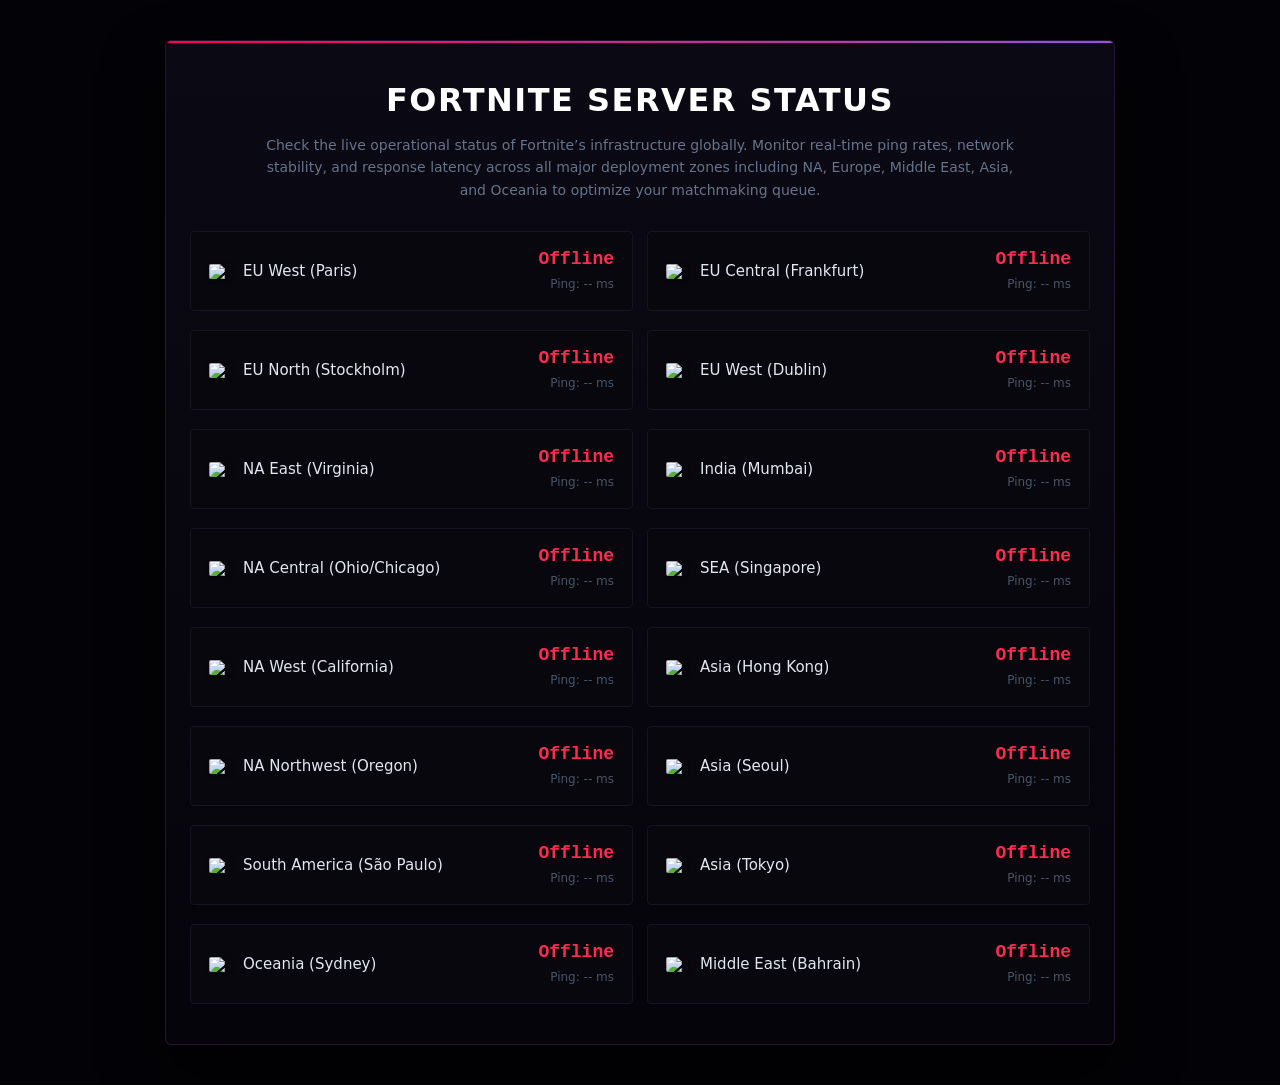
==== index.html @ 8f2c34bc "Add files via upload" ====
<!DOCTYPE html>
<html lang="ar" dir="ltr">
<head>
    <meta charset="UTF-8">
    <link rel="stylesheet" href="style.css">
    <meta name="viewport" content="width=device-width, initial-scale=1.0">
    <title>Fortnite Server Status - Live</title>
    
    <link rel="icon" type="image/png" href="https://raw.githubusercontent.com/Yatothedeveloper/Fortnite-Ping/main/image.jpg">
</head>
<body>
    <div class="fortnite-status" aria-label="Fortnite Server Status Online" id="component">
    
    <h2>Fortnite Server Status</h2>
    
    <p class="intro-text">
        Check the live operational status of Fortnite’s infrastructure globally. Monitor real-time ping rates, network stability, and response latency across all major deployment zones including NA, Europe, Middle East, Asia, and Oceania to optimize your matchmaking queue.
    </p>
    
    <ul class="ping-list" aria-live="polite">
        
        <!-- EU West (Paris) -->
        <li class="server best-server" data-address="dynamodb.eu-west-3.amazonaws.com">
            <div class="name">
                <img decoding="async" src="https://flagcdn.com/w20/fr.png" alt="France">
                EU West (Paris)
            </div>
            <div class="metrics">
                <span class="server-status status-online">Online</span>
                <small class="ping-time">Ping: 75 ms</small>
                <small class="stability-label ping-green">Avg: 65ms · Jitter: 18ms</small>
            </div>
        </li>

        <!-- EU Central (Frankfurt) -->
        <li class="server" data-address="dynamodb.eu-central-1.amazonaws.com">
            <div class="name">
                <img decoding="async" src="https://flagcdn.com/w20/de.png" alt="Germany">
                EU Central (Frankfurt)
            </div>
            <div class="metrics">
                <span class="server-status status-online">Online</span>
                <small class="ping-time">Ping: 84 ms</small>
                <small class="stability-label ping-green">Avg: 68ms · Jitter: 8ms</small>
            </div>
        </li>

        <!-- EU North (Stockholm) -->
        <li class="server" data-address="dynamodb.eu-north-1.amazonaws.com">
            <div class="name">
                <img decoding="async" src="https://flagcdn.com/w20/se.png" alt="Sweden">
                EU North (Stockholm)
            </div>
            <div class="metrics">
                <span class="server-status status-online">Online</span>
                <small class="ping-time">Ping: 102 ms</small>
                <small class="stability-label ping-green">Avg: 92ms · Jitter: 18ms</small>
            </div>
        </li>

        <!-- EU West (Dublin) -->
        <li class="server" data-address="dynamodb.eu-west-1.amazonaws.com">
            <div class="name">
                <img decoding="async" src="https://flagcdn.com/w20/ie.png" alt="Ireland">
                EU West (Dublin)
            </div>
            <div class="metrics">
                <span class="server-status status-online">Online</span>
                <small class="ping-time">Ping: 103 ms</small>
                <small class="stability-label ping-green">Avg: 87ms · Jitter: 8ms</small>
            </div>
        </li>

        <!-- NA East (Virginia) -->
        <li class="server" data-address="dynamodb.us-east-1.amazonaws.com">
            <div class="name">
                <img decoding="async" src="https://flagcdn.com/w20/us.png" alt="USA">
                NA East (Virginia)
            </div>
            <div class="metrics">
                <span class="server-status status-online">Online</span>
                <small class="ping-time">Ping: 159 ms</small>
                <small class="stability-label ping-yellow">Avg: 143ms · Jitter: 9ms</small>
            </div>
        </li>

        <!-- India (Mumbai) -->
        <li class="server" data-address="dynamodb.ap-south-1.amazonaws.com">
            <div class="name">
                <img decoding="async" src="https://flagcdn.com/w20/in.png" alt="India">
                India (Mumbai)
            </div>
            <div class="metrics">
                <span class="server-status status-online">Online</span>
                <small class="ping-time">Ping: 160 ms</small>
                <small class="stability-label ping-yellow">Avg: 144ms · Jitter: 8ms</small>
            </div>
        </li>

        <!-- NA Central (Ohio/Chicago) -->
        <li class="server" data-address="dynamodb.us-east-2.amazonaws.com">
            <div class="name">
                <img decoding="async" src="https://flagcdn.com/w20/us.png" alt="USA">
                NA Central (Ohio/Chicago)
            </div>
            <div class="metrics">
                <span class="server-status status-online">Online</span>
                <small class="ping-time">Ping: 166 ms</small>
                <small class="stability-label ping-yellow">Avg: 152ms · Jitter: 9ms</small>
            </div>
        </li>

        <!-- SEA (Singapore) -->
        <li class="server" data-address="dynamodb.ap-southeast-1.amazonaws.com">
            <div class="name">
                <img decoding="async" src="https://flagcdn.com/w20/sg.png" alt="Singapore">
                SEA (Singapore)
            </div>
            <div class="metrics">
                <span class="server-status status-online">Online</span>
                <small class="ping-time">Ping: 202 ms</small>
                <small class="stability-label ping-yellow">Avg: 193ms · Jitter: 10ms</small>
            </div>
        </li>

        <!-- NA West (California) -->
        <li class="server" data-address="dynamodb.us-west-1.amazonaws.com">
            <div class="name">
                <img decoding="async" src="https://flagcdn.com/w20/us.png" alt="USA">
                NA West (California)
            </div>
            <div class="metrics">
                <span class="server-status status-online">Online</span>
                <small class="ping-time">Ping: 216 ms</small>
                <small class="stability-label ping-orange">Avg: 209ms · Jitter: 11ms</small>
            </div>
        </li>

        <!-- Asia (Hong Kong) -->
        <li class="server" data-address="dynamodb.ap-east-1.amazonaws.com">
            <div class="name">
                <img decoding="async" src="https://flagcdn.com/w20/hk.png" alt="Hong Kong">
                Asia (Hong Kong)
            </div>
            <div class="metrics">
                <span class="server-status status-online">Online</span>
                <small class="ping-time">Ping: 228 ms</small>
                <small class="stability-label ping-orange">Avg: 225ms · Jitter: 24ms</small>
            </div>
        </li>

        <!-- NA Northwest (Oregon) -->
        <li class="server" data-address="dynamodb.us-west-2.amazonaws.com">
            <div class="name">
                <img decoding="async" src="https://flagcdn.com/w20/us.png" alt="USA">
                NA Northwest (Oregon)
            </div>
            <div class="metrics">
                <span class="server-status status-online">Online</span>
                <small class="ping-time">Ping: 228 ms</small>
                <small class="stability-label ping-orange">Avg: 216ms · Jitter: 13ms</small>
            </div>
        </li>

        <!-- Asia (Seoul) -->
        <li class="server" data-address="dynamodb.ap-northeast-2.amazonaws.com">
            <div class="name">
                <img decoding="async" src="https://flagcdn.com/w20/kr.png" alt="Korea">
                Asia (Seoul)
            </div>
            <div class="metrics">
                <span class="server-status status-online">Online</span>
                <small class="ping-time">Ping: 264 ms</small>
                <small class="stability-label ping-orange">Avg: 260ms · Jitter: 12ms</small>
            </div>
        </li>

        <!-- South America (São Paulo) -->
        <li class="server" data-address="dynamodb.sa-east-1.amazonaws.com">
            <div class="name">
                <img decoding="async" src="https://flagcdn.com/w20/br.png" alt="Brazil">
                South America (São Paulo)
            </div>
            <div class="metrics">
                <span class="server-status status-online">Online</span>
                <small class="ping-time">Ping: 265 ms</small>
                <small class="stability-label ping-orange">Avg: 266ms · Jitter: 25ms</small>
            </div>
        </li>

        <!-- Asia (Tokyo) -->
        <li class="server" data-address="dynamodb.ap-northeast-1.amazonaws.com">
            <div class="name">
                <img decoding="async" src="https://flagcdn.com/w20/jp.png" alt="Japan">
                Asia (Tokyo)
            </div>
            <div class="metrics">
                <span class="server-status status-online">Online</span>
                <small class="ping-time">Ping: 274 ms</small>
                <small class="stability-label ping-orange">Avg: 270ms · Jitter: 15ms</small>
            </div>
        </li>

        <!-- Oceania (Sydney) -->
        <li class="server" data-address="dynamodb.ap-southeast-2.amazonaws.com">
            <div class="name">
                <img decoding="async" src="https://flagcdn.com/w20/au.png" alt="Australia">
                Oceania (Sydney)
            </div>
            <div class="metrics">
                <span class="server-status status-online">Online</span>
                <small class="ping-time">Ping: 301 ms</small>
                <small class="stability-label ping-orange">Avg: 301ms · Jitter: 16ms</small>
            </div>
        </li>

        <!-- Middle East (Bahrain) -->
        <li class="server" data-address="dynamodb.me-south-1.amazonaws.com">
            <div class="name">
                <img decoding="async" src="https://flagcdn.com/w20/bh.png" alt="Bahrain">
                Middle East (Bahrain)
            </div>
            <div class="metrics">
                <span class="server-status status-offline">Offline</span>
                <small class="ping-time">Ping: -- ms</small>
                <small class="stability-label"></small>
            </div>
        </li>

    </ul>
</div>

<script src="script.js"></script>
    

</body>
</html>
---- style.css ----
@layer inherited {
  #component {
    --mow-top-0: 0.00001px;
    color: var(--mow-bc);
    letter-spacing: 0;
    line-height: 1.5;
    --bff: 'Inter', system-ui, sans-serif; /* خط ناعم واحترافي */
    --hff: 'Inter', system-ui, sans-serif;
    --mow-bc: #94a3b8;
    --mow-hc: #ffffff;
    --mow-bbc: #07070c;
    font-family: var(--bff);
    font-size: 18px;
    font-style: normal;
    font-weight: 400;
    
    /* باليتة الألوان الجديدة كلياً: ثيم البنفسجي المظلم والقرمزي المشع */
    --err: #ff2a51;      /* أحمر قرمزي */
    --mid: #ff7f11;      /* برتقالي وورنينج */
    --warn: #ffcc00;     /* أصفر صريح */
    --ok: #00ffaa;       /* أخضر فسفوري ميتاليك للسرعات العالية */
    --ring: #ff0055;     /* توهج قرمزي جانبي */
    --brand: #9d4edd;    /* بنفسجي فخم (Epic Drop Theme) */
    --muted: #475569;
    --text: #f1f5f9;
    --border: #241432;   /* حدود بنفسجية داكنة جداً */
    --bg2: #0d0b14;
    --bg: #040307;       /* خلفية غامقة مائلة للأسود البنفسجي */
  }
  body {
    background-color: #030206 !important; /* خلفية أعمق تكسر اللون الكحلي أو الأسود التقليدي */
    margin: 0;
    padding: 0;
  }
}

ul {
  box-sizing: border-box;
  list-style: none;
}
img {
  max-width: 100%;
}
div, h2, p, ul, li, span, small, body, html {
  vertical-align: baseline;
  background: 0 0;
  border: 0;
  outline: 0;
  margin: 0;
  padding: 0;
}
ul li {
  margin-bottom: 5px;
}
img {
  vertical-align: middle;
  height: auto;
}
h2 {
  color: #ffffff;
  margin-bottom: 20px;
  font-weight: 800;
}
p {
  letter-spacing: 0.3px;
}
ul {
  margin: 30px;
}
:focus {
  outline-style: none;
  outline-color: #0000;
}
h2, #component p {
  margin-bottom: 30px;
}
#component p {
  letter-spacing: 0;
}
:after, :before, * {
  box-sizing: border-box;
  margin: 0;
  padding: 0;
}
p {
  margin-bottom: 20px;
}

/* --- إعادة بناء الهوية البصرية لعدم التقليد --- */

.fortnite-status {
  color: var(--text);
  /* تدرج بنفسجي مظلم وناعم جداً يشبه شاشات الألعاب البريميوم */
  background: linear-gradient(180deg, #0b0914 0%, #05040a 100%);
  border: 1px solid var(--border);
  border-radius: 6px; /* حواف متناسقة حادة وهجومية */
  max-width: 950px;
  margin: 40px auto;
  padding: 35px 24px;
  box-shadow: 0 30px 60px rgba(0, 0, 0, 0.8);
  position: relative;
  overflow: hidden;
}

/* خط نيون قرمزي في الأعلى مختلف عن باليتة الزرقاء القديمة */
.fortnite-status::before {
  content: '';
  position: absolute;
  top: 0;
  left: 0;
  width: 100%;
  height: 2px;
  background: linear-gradient(90deg, #ff0055, var(--brand));
}

.fortnite-status h2 {
  text-align: center;
  color: #ffffff;
  text-transform: uppercase;
  letter-spacing: 1.5px;
  margin: 0 0 10px;
  font-size: clamp(24px, 4vw, 32px);
}

.intro-text {
  text-align: center;
  max-width: 750px;
  color: #64748b;
  margin: 0 auto 30px;
  font-size: clamp(13px, 2vw, 14px);
  line-height: 1.6;
}

.ping-list {
  grid-template-columns: repeat(12, 1fr);
  gap: 14px;
  margin: 0;
  padding: 0;
  display: grid;
}

.server {
  border: 1px solid #161420;
  background: #08070d;
  border-radius: 4px;
  grid-column: span 6;
  justify-content: space-between;
  align-items: center;
  padding: 14px 18px;
  transition: all 0.2s cubic-bezier(0.25, 0.46, 0.45, 0.94);
  display: flex;
}

/* تأثير بريميوم مختلف: إضاءة الحدود بالبنفسجي النيون وتغيير خفيف للون الخلفية */
.server:hover {
  border-color: var(--brand);
  background: #110e1a;
  box-shadow: 0 0 15px rgba(157, 78, 221, 0.15);
}

.name {
  align-items: center;
  gap: 12px;
  font-weight: 500;
  font-size: 15px;
  color: #e2e8f0;
  display: flex;
}

.name img {
  border-radius: 2px;
  width: 22px;
  height: 15px;
  box-shadow: 0 1px 3px rgba(0,0,0,0.5);
}

.metrics {
  flex-direction: column;
  align-items: flex-end;
  display: flex;
}

.server-status {
  margin-bottom: 2px;
  font-size: 18px;
  font-weight: 700;
  font-family: 'Courier New', Courier, monospace; /* خط العدادات الرقمية للأرقام */
}

.status-online { color: var(--ok); }
.status-offline { color: var(--err); }
.ping-time { color: #475569; font-size: 12px; }
.stability-label { color: #334155; margin-top: 3px; font-size: 11px; text-transform: uppercase; letter-spacing: 0.5px; }

/* توهج فسفوري مميز مخصص لموقعك فقط */
.ping-green { color: var(--ok); text-shadow: 0 0 8px rgba(0, 255, 170, 0.25); }
.ping-yellow { color: var(--warn); text-shadow: 0 0 8px rgba(255, 204, 0, 0.2); }
.ping-orange { color: var(--mid); text-shadow: 0 0 8px rgba(255, 127, 17, 0.2); }

/* تمييز السيرفر الأفضل (الشرق الأوسط) بلون فسفوري صريح بدون تدرجات معقدة */
.best-server {
  border: 1px solid var(--ok) !important;
  background: rgba(0, 255, 170, 0.02) !important;
}

@media (width<=900px) {
  .server {
    grid-column: span 12;
  }
}

@media (width<=600px) {
  .fortnite-status {
    padding: 24px 16px;
    margin: 14px;
  }
  .server {
    flex-direction: row;
    justify-content: space-between;
    align-items: center;
  }
  .metrics {
    align-items: flex-end;
  }
  .server-status {
    font-size: 17px;
  }
}
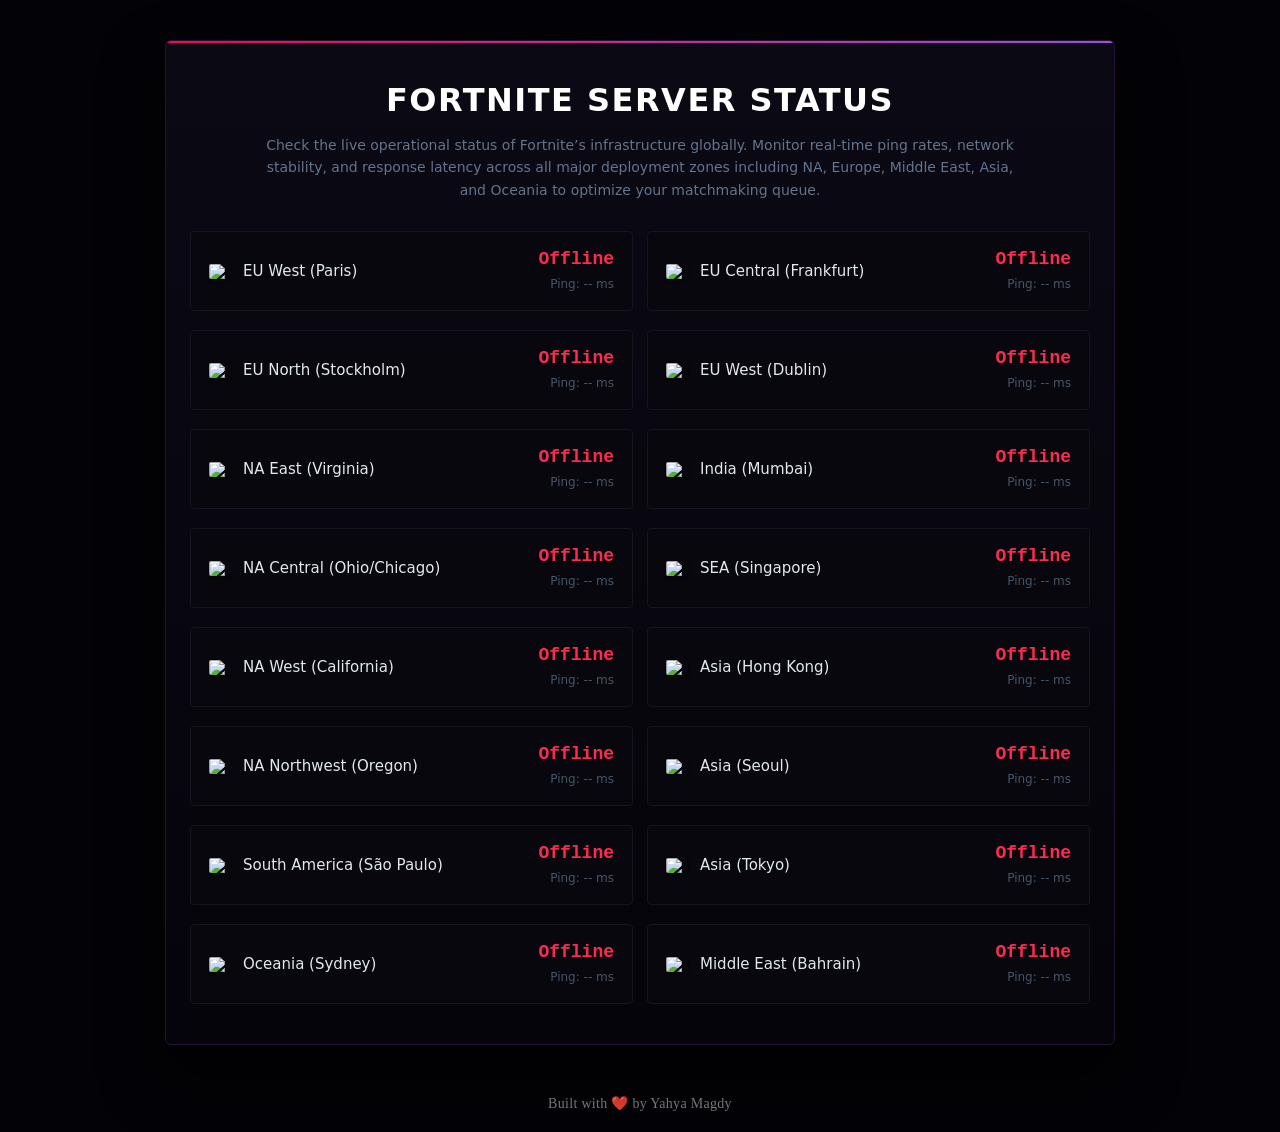
==== commit ac741718: "Add files via upload" ====
--- a/index.html
+++ b/index.html
@@ -6,7 +6,7 @@
     <meta name="viewport" content="width=device-width, initial-scale=1.0">
     <title>Fortnite Server Status - Live</title>
     
-    <link rel="icon" type="image/png" href="https://raw.githubusercontent.com/Yatothedeveloper/Fortnite-Ping/main/image.jpg">
+    <link rel="icon" type="image/png" href="https://i.ibb.co/JRxsQZ9S/91248257-128a-4c4d-ada5-702ef92ad590.png" crossorigin="anonymous">
 </head>
 <body>
     <div class="fortnite-status" aria-label="Fortnite Server Status Online" id="component">
@@ -230,6 +230,10 @@
     </ul>
 </div>
 
+<footer style="text-align: center; margin-top: 50px; color: #888; font-size: 14px;">
+    <p>Built with ❤️ by Yahya Magdy</p>
+</footer>
+
 <script src="script.js"></script>
     
 
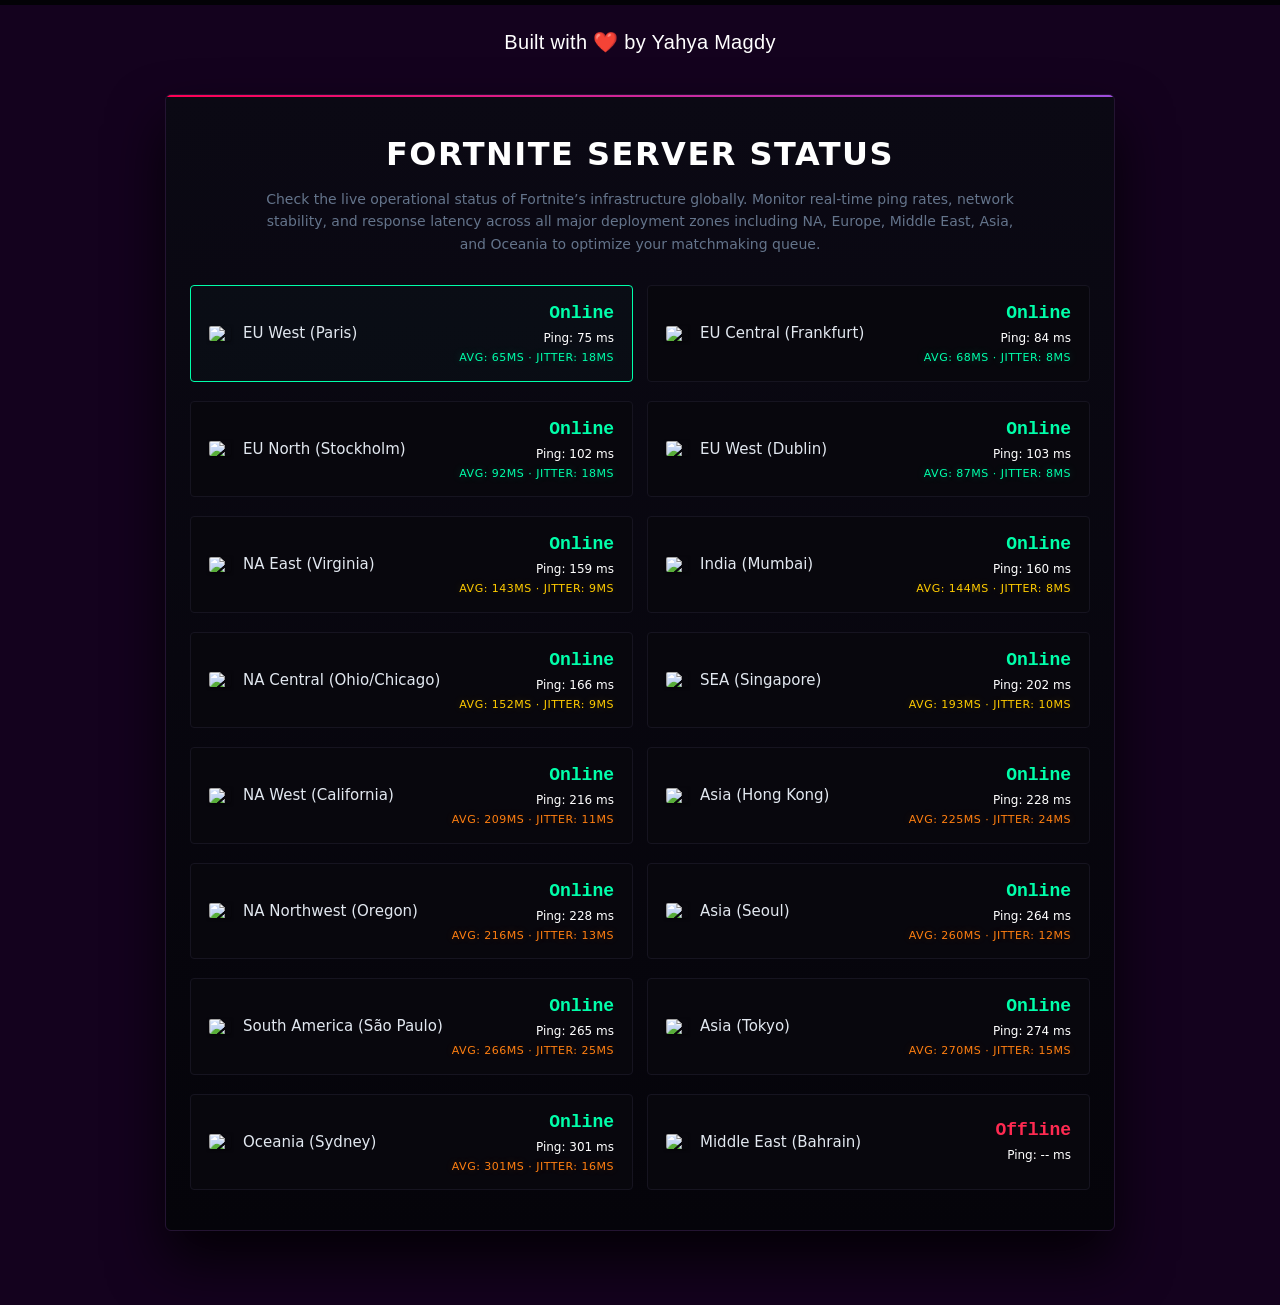
==== commit df3e51a3: "Add files via upload" ====
--- a/index.html
+++ b/index.html
@@ -9,8 +9,10 @@
     <link rel="icon" type="image/png" href="https://i.ibb.co/JRxsQZ9S/91248257-128a-4c4d-ada5-702ef92ad590.png" crossorigin="anonymous">
 </head>
 <body>
+    <!-- particles.js container --> <div id="particles-js"></div> <!-- stats - count particles --> <div class="count-particles"> <span class="js-count-particles">--</span> particles </div> <!-- particles.js lib - https://github.com/VincentGarreau/particles.js --> <script src="http://cdn.jsdelivr.net/particles.js/2.0.0/particles.min.js"></script> <!-- stats.js lib --> <script src="http://threejs.org/examples/js/libs/stats.min.js"></script>
+    <header><p>Built with ❤️ by Yahya Magdy</p></header>
+
     <div class="fortnite-status" aria-label="Fortnite Server Status Online" id="component">
-    
     <h2>Fortnite Server Status</h2>
     
     <p class="intro-text">
@@ -230,10 +232,6 @@
     </ul>
 </div>
 
-<footer style="text-align: center; margin-top: 50px; color: #888; font-size: 14px;">
-    <p>Built with ❤️ by Yahya Magdy</p>
-</footer>
-
 <script src="script.js"></script>
     
 
--- a/style.css
+++ b/style.css
@@ -27,14 +27,18 @@
     --bg2: #0d0b14;
     --bg: #040307;       /* خلفية غامقة مائلة للأسود البنفسجي */
   }
+  
   body {
     background-color: #030206 !important; /* خلفية أعمق تكسر اللون الكحلي أو الأسود التقليدي */
     margin: 0;
     padding: 0;
   }
 }
-
-ul {
+/* ---- reset ---- */ body{ margin:0; font:normal 75% Arial, Helvetica, sans-serif; } canvas{ display: block; } /* ---- particles.js container ---- */ #particles-js{ position:absolute; width: 100%; height: 1300px; background-color: #14021e; background-image: url(""); background-repeat: no-repeat; background-size: cover; background-position: 50% 50%; } /* ---- stats.js ---- */ .js-count-particles{ font-size: 1.1em; } #stats, .count-particles{ margin-top: 5px; margin-left: 5px; } #stats{ border-radius: 3px 3px 0 0; overflow: hidden; } .count-particles{ border-radius: 0 0 3px 3px; }
+header{
+  position: relative; text-align: center; margin-top: 10px; font-size: 20px;}
+header p {color:rgb(255, 255, 255);}
+  ul {
   box-sizing: border-box;
   list-style: none;
 }
@@ -97,7 +101,7 @@
   max-width: 950px;
   margin: 40px auto;
   padding: 35px 24px;
-  box-shadow: 0 30px 60px rgba(0, 0, 0, 0.8);
+  box-shadow: 0 30px 55px rgba(0, 0, 0, 0.8);
   position: relative;
   overflow: hidden;
 }
@@ -189,7 +193,7 @@
 
 .status-online { color: var(--ok); }
 .status-offline { color: var(--err); }
-.ping-time { color: #475569; font-size: 12px; }
+.ping-time { color: #ffffff; font-size: 12px; }
 .stability-label { color: #334155; margin-top: 3px; font-size: 11px; text-transform: uppercase; letter-spacing: 0.5px; }
 
 /* توهج فسفوري مميز مخصص لموقعك فقط */
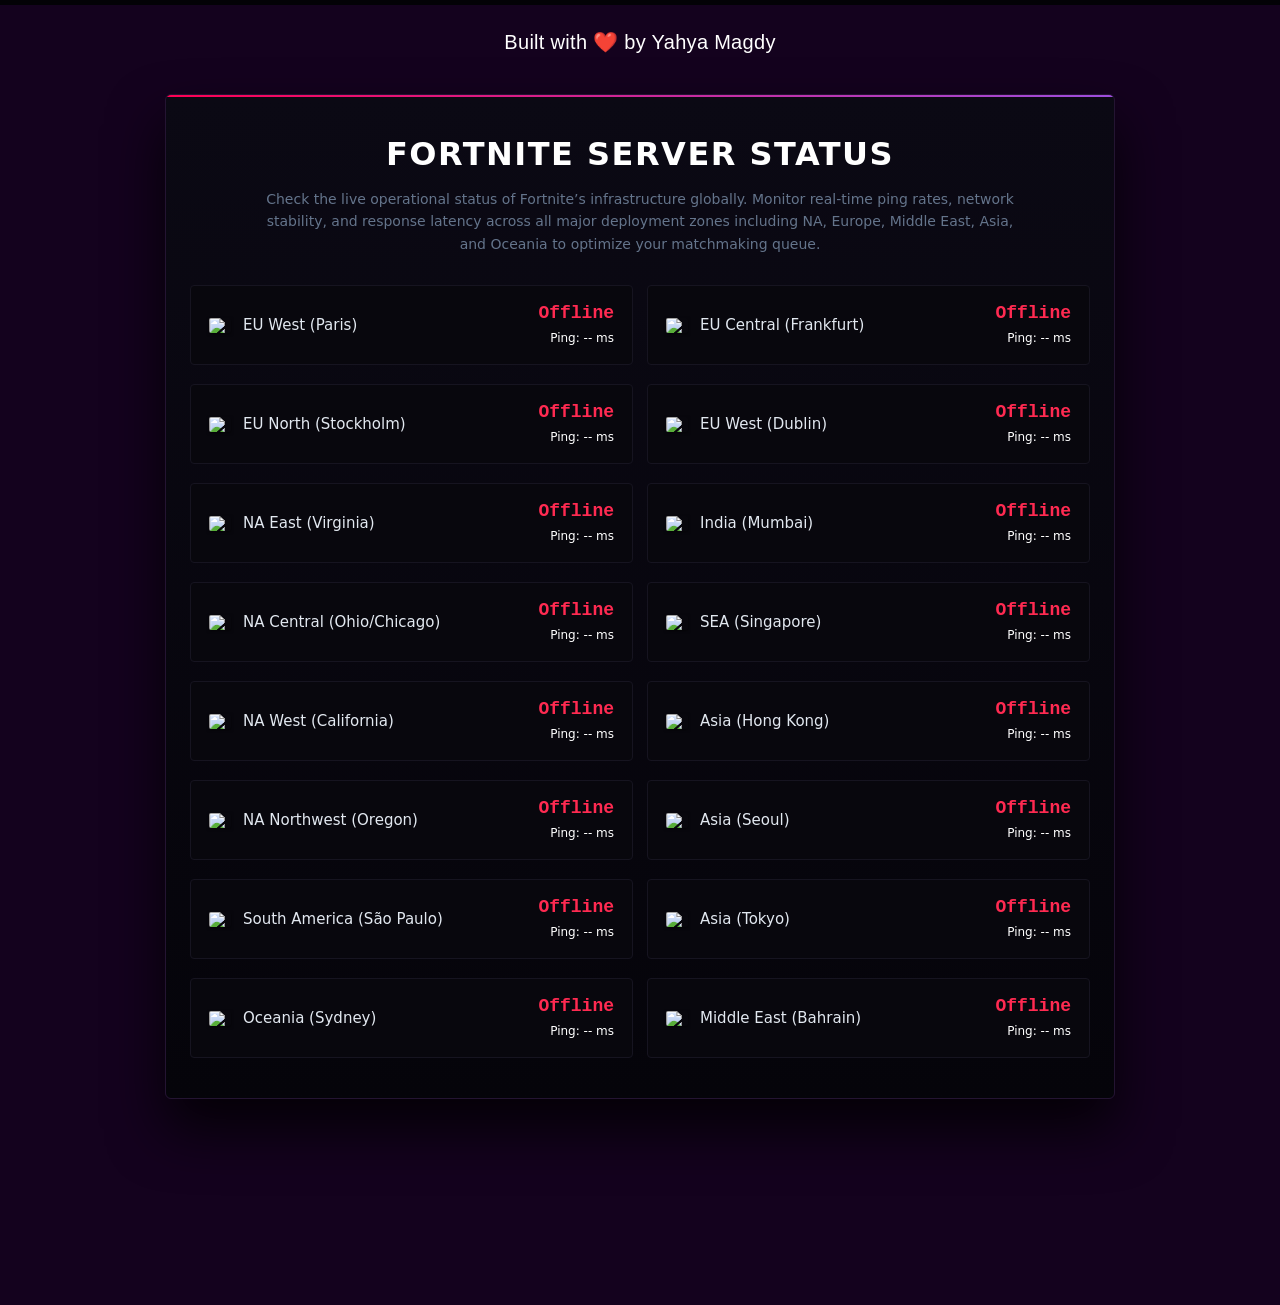
==== commit 4bbe16e9: "Update index.html" ====
--- a/index.html
+++ b/index.html
@@ -1,3 +1,11 @@
+<!--
+  Project: [Fortnite-Ping]
+  Author: Yahya Magdy
+  License: CC BY-NC 4.0 (Non-Commercial Use Only)
+  
+  يمنع استخدام هذا الكود لأغراض تجارية أو بيعه.
+  كافة الحقوق محفوظة © 2026 Yahya Magdy.
+-->
 <!DOCTYPE html>
 <html lang="ar" dir="ltr">
 <head>
@@ -9,7 +17,14 @@
     <link rel="icon" type="image/png" href="https://i.ibb.co/JRxsQZ9S/91248257-128a-4c4d-ada5-702ef92ad590.png" crossorigin="anonymous">
 </head>
 <body>
-    <!-- particles.js container --> <div id="particles-js"></div> <!-- stats - count particles --> <div class="count-particles"> <span class="js-count-particles">--</span> particles </div> <!-- particles.js lib - https://github.com/VincentGarreau/particles.js --> <script src="http://cdn.jsdelivr.net/particles.js/2.0.0/particles.min.js"></script> <!-- stats.js lib --> <script src="http://threejs.org/examples/js/libs/stats.min.js"></script>
+<div id="particles-js"></div> 
+
+<div class="count-particles"> 
+    <span class="js-count-particles">--</span> particles 
+</div> 
+
+<script src="https://cdn.jsdelivr.net/particles.js/2.0.0/particles.min.js"></script> 
+<script src="https://threejs.org/examples/js/libs/stats.min.js"></script>
     <header><p>Built with ❤️ by Yahya Magdy</p></header>
 
     <div class="fortnite-status" aria-label="Fortnite Server Status Online" id="component">
@@ -233,7 +248,6 @@
 </div>
 
 <script src="script.js"></script>
-    
 
 </body>
-</html>+</html>
--- a/style.css
+++ b/style.css
@@ -1,10 +1,22 @@
+/*
+ * Project: [اسم مشروعك]
+ * Author: Yahya Magdy
+ * License: CC BY-NC 4.0 (Non-Commercial Use Only)
+ * 
+ * يمنع استخدام هذا الكود لأغراض تجارية أو بيعه.
+ * كافة الحقوق محفوظة © 2026 Yahya Magdy.
+ */
+
+body {
+  /* كود الـ CSS الخاص بك */
+}
 @layer inherited {
   #component {
     --mow-top-0: 0.00001px;
     color: var(--mow-bc);
     letter-spacing: 0;
     line-height: 1.5;
-    --bff: 'Inter', system-ui, sans-serif; /* خط ناعم واحترافي */
+    --bff: 'Inter', system-ui, sans-serif;
     --hff: 'Inter', system-ui, sans-serif;
     --mow-bc: #94a3b8;
     --mow-hc: #ffffff;
@@ -14,27 +26,32 @@
     font-style: normal;
     font-weight: 400;
     
-    /* باليتة الألوان الجديدة كلياً: ثيم البنفسجي المظلم والقرمزي المشع */
-    --err: #ff2a51;      /* أحمر قرمزي */
-    --mid: #ff7f11;      /* برتقالي وورنينج */
-    --warn: #ffcc00;     /* أصفر صريح */
-    --ok: #00ffaa;       /* أخضر فسفوري ميتاليك للسرعات العالية */
-    --ring: #ff0055;     /* توهج قرمزي جانبي */
-    --brand: #9d4edd;    /* بنفسجي فخم (Epic Drop Theme) */
+    --err: #ff2a51;
+    --mid: #ff7f11;
+    --warn: #ffcc00;
+    --ok: #00ffaa;
+    --ring: #ff0055;
+    --brand: #9d4edd;
     --muted: #475569;
     --text: #f1f5f9;
-    --border: #241432;   /* حدود بنفسجية داكنة جداً */
+    --border: #241432;
     --bg2: #0d0b14;
-    --bg: #040307;       /* خلفية غامقة مائلة للأسود البنفسجي */
+    --bg: #040307;
   }
   
   body {
-    background-color: #030206 !important; /* خلفية أعمق تكسر اللون الكحلي أو الأسود التقليدي */
+    background-color: #030206 !important; 
     margin: 0;
     padding: 0;
   }
 }
-/* ---- reset ---- */ body{ margin:0; font:normal 75% Arial, Helvetica, sans-serif; } canvas{ display: block; } /* ---- particles.js container ---- */ #particles-js{ position:absolute; width: 100%; height: 1300px; background-color: #14021e; background-image: url(""); background-repeat: no-repeat; background-size: cover; background-position: 50% 50%; } /* ---- stats.js ---- */ .js-count-particles{ font-size: 1.1em; } #stats, .count-particles{ margin-top: 5px; margin-left: 5px; } #stats{ border-radius: 3px 3px 0 0; overflow: hidden; } .count-particles{ border-radius: 0 0 3px 3px; }
+body{ margin:0; font:normal 75% Arial, Helvetica, sans-serif; }
+canvas{ display: block; }
+#particles-js{ position:absolute; width: 100%; height: 1300px; background-color: #14021e; background-image: url(""); background-repeat: no-repeat; background-size: cover; background-position: 50% 50%; }
+.js-count-particles{ font-size: 1.1em; }
+#stats, .count-particles{ margin-top: 5px; margin-left: 5px; }
+#stats{ border-radius: 3px 3px 0 0; overflow: hidden; }
+.count-particles{ border-radius: 0 0 3px 3px; }
 header{
   position: relative; text-align: center; margin-top: 10px; font-size: 20px;}
 header p {color:rgb(255, 255, 255);}
@@ -188,7 +205,7 @@
   margin-bottom: 2px;
   font-size: 18px;
   font-weight: 700;
-  font-family: 'Courier New', Courier, monospace; /* خط العدادات الرقمية للأرقام */
+  font-family: 'Courier New', Courier, monospace;
 }
 
 .status-online { color: var(--ok); }
@@ -229,4 +246,4 @@
   .server-status {
     font-size: 17px;
   }
-}+}
